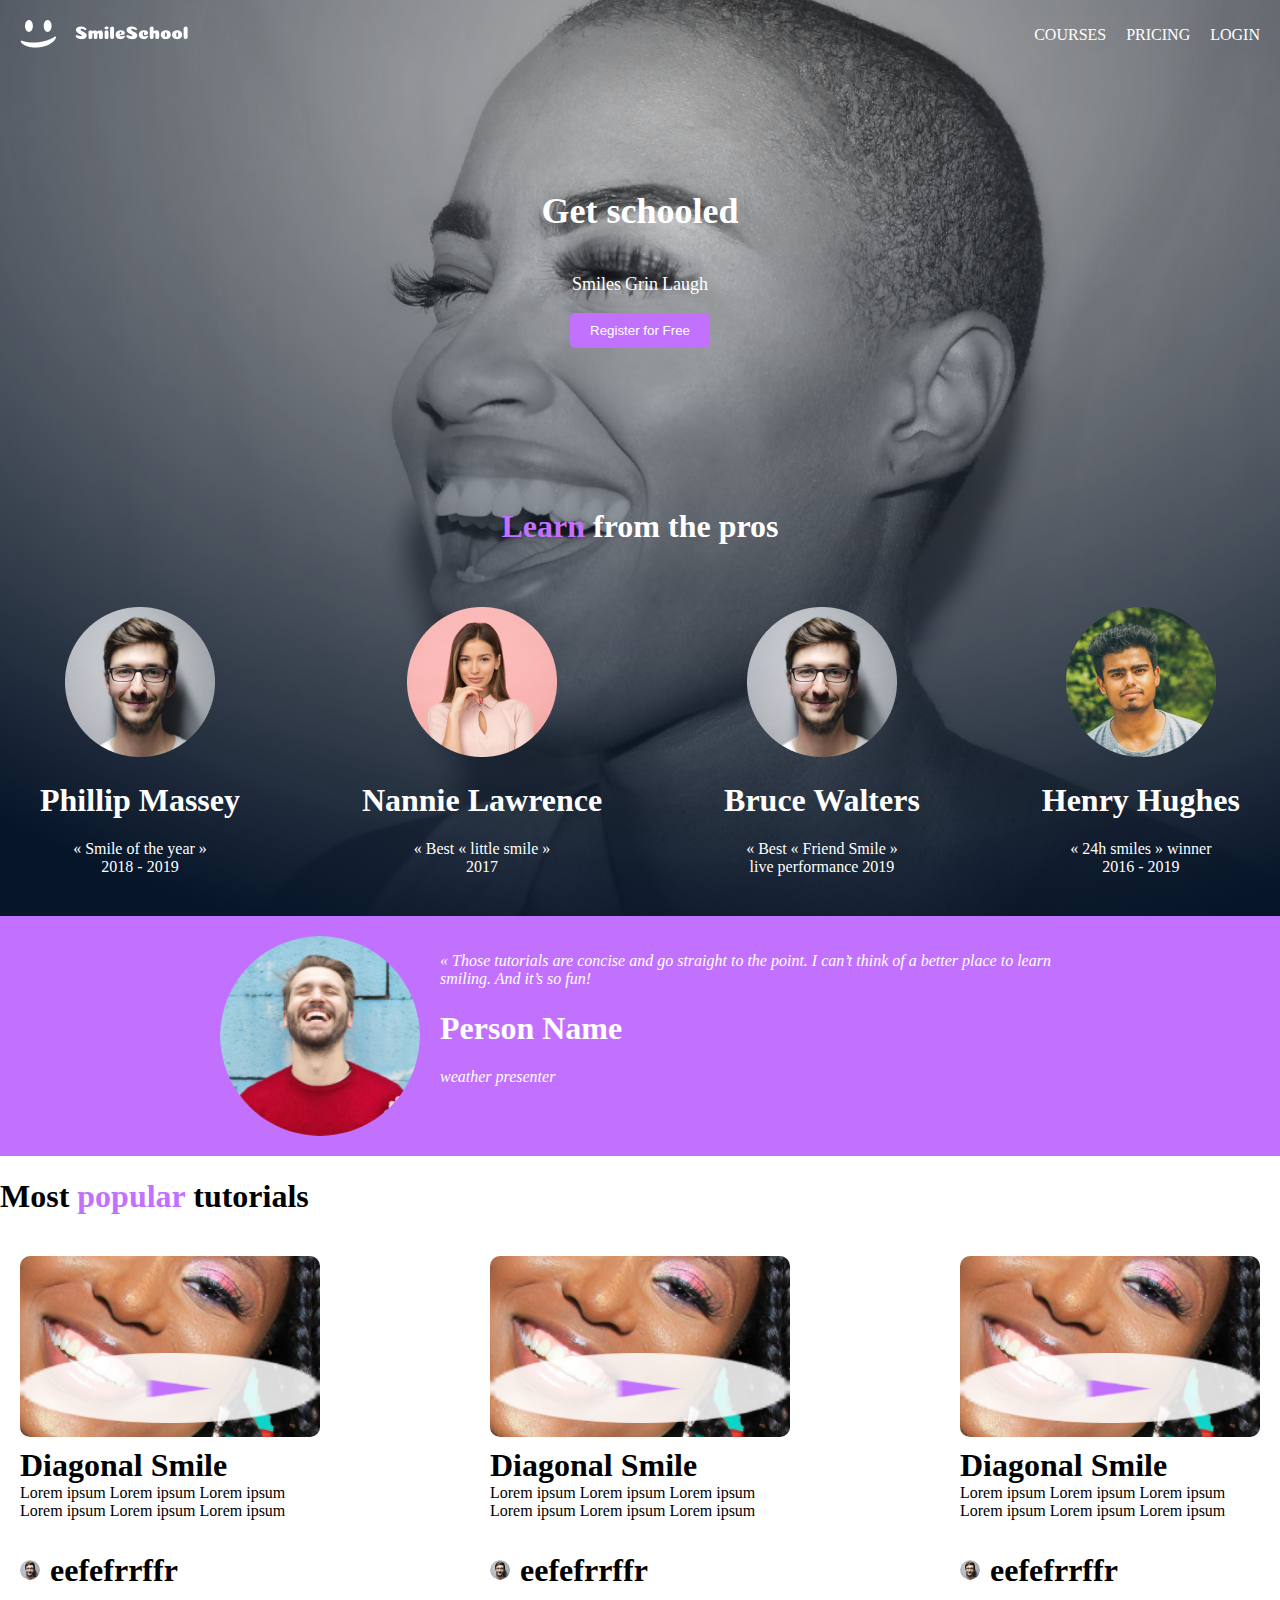
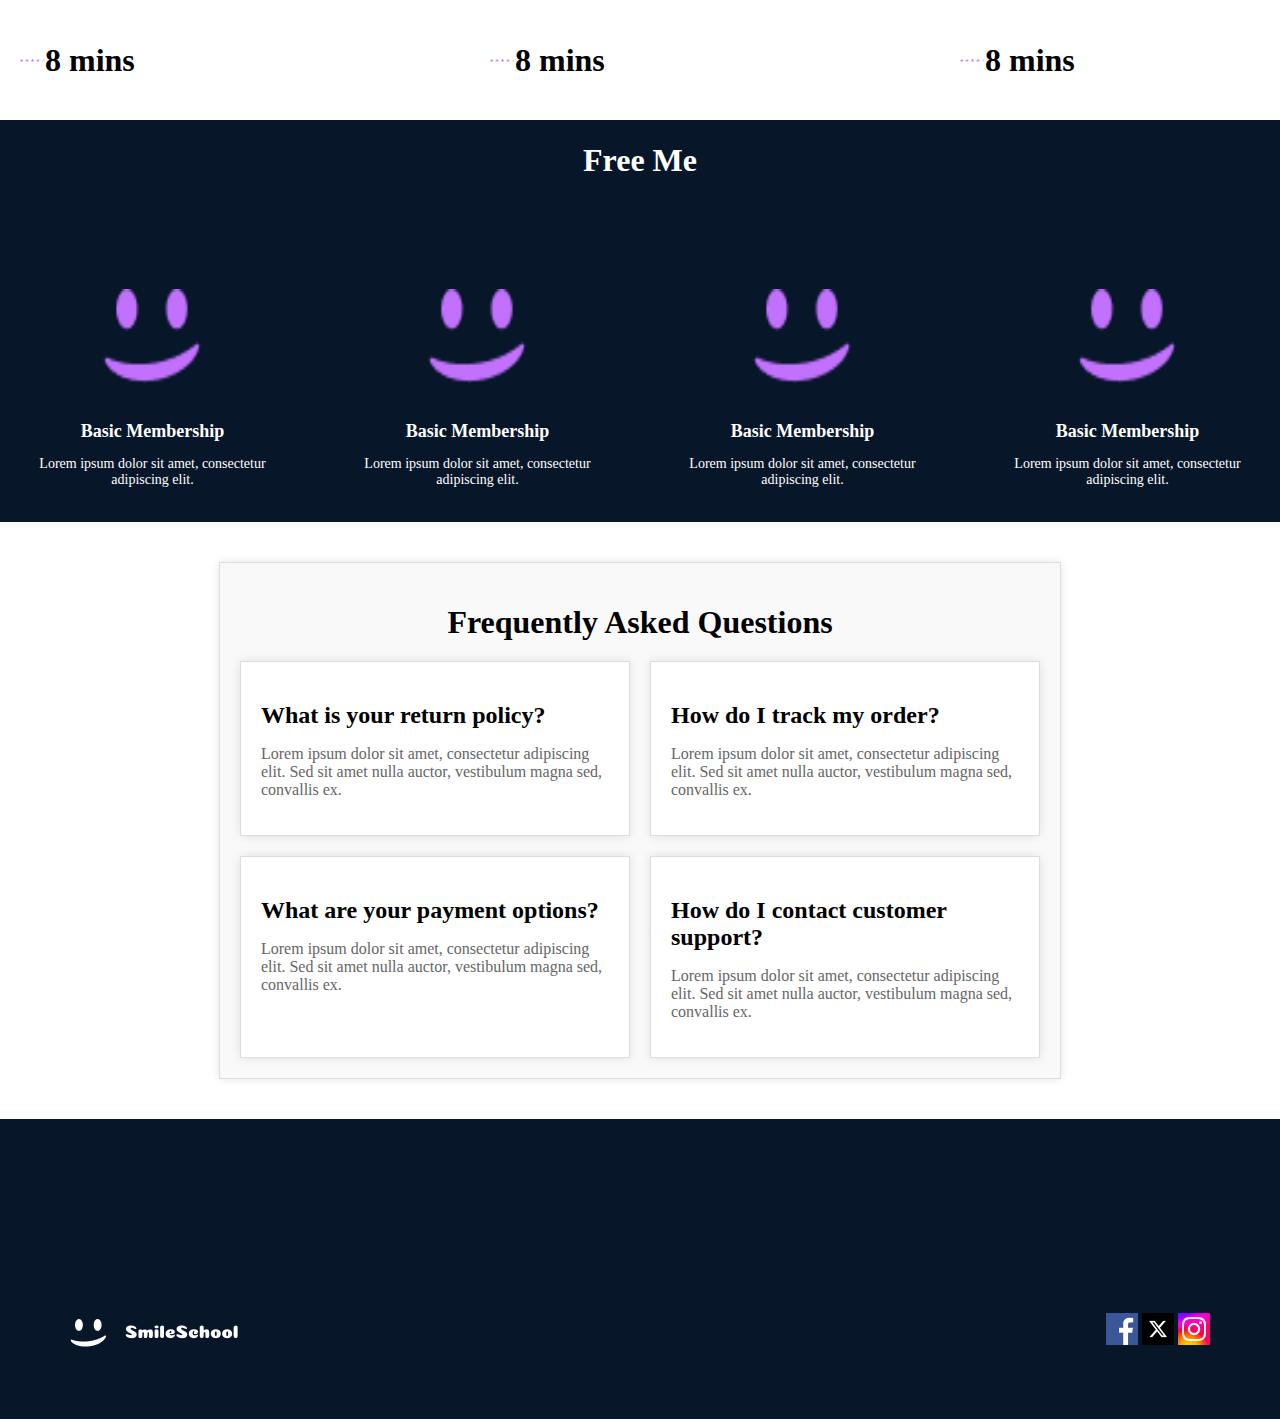
==== css_advanced/index.html @ 5f3a9a75 "Completed Site" ====
<!DOCTYPE html>
<html lang="en">
<head>
    <meta charset="UTF-8">
    <meta name="viewport" content="width=device-width, initial-scale=1.0">
    <title>Website</title>
    <link rel="stylesheet" href="style.css">
</head>
<body>
    <div class="image-cover">
    <div class="navall">
        <img src="./assests/logo.png" alt="Logo" />
        <nav>
            <ul>
                <li><a>Courses</a></li>
                <li><a>Pricing</a></li>
                <li><a>Login</a></li>
            </ul>
        </nav>
    </div>

    <div class="centerText">
        <h1>Get schooled</h1>
        <p>Smiles</p>
        <p>Grin</p>
        <p>Laugh</p>
        <button>Register for Free</button>
    </div>

    <div class="title">
        <h1><span class="colored-text">Learn</span> from the pros</h1>


        <div class='allPics'>
            <div class="Pic 1">
                <img src="./assests/1.png" alt="Pic1" />
                <h1>Phillip Massey</h1>
                <p>« Smile of the year » 2018 - 2019</p>
            </div>

            <div class="Pic 2">
                <img src="./assests/3.png" alt="Pic1" />
                <h1>Nannie Lawrence</h1>
                <p>« Best « little smile » 2017</p>
            </div>

            <div class="Pic 3">
                <img src="./assests/1.png" alt="Pic1"/>
                <h1>Bruce Walters</h1>
                <p>« Best « Friend Smile » live performance 2019</p>
            </div>

            <div class="Pic 4">
                <img src="./assests/4.png" alt="Pic1" />
                <h1>Henry Hughes</h1>
                <p>« 24h smiles » winner 2016 - 2019</p>
            </div>
        </div>
    </div>
    </div>

    <div class="quote">
        <img src="./assests/5.png" alt="person" />

        <div>
            <p>
                « Those tutorials are concise and go straight to the point. I can’t think of a better place to learn smiling. And it’s so fun!
            </p>

            <h1>Person Name</h1>
            <p>weather presenter</p>
        </div>
    </div>

    <h1 class="popular1">Most <span class="color-pop">popular </span> tutorials</h1>
    <!-- Third Section -->
    <div class="popular">
        
        <!-- 1st Section -->
        <div class="video-start">
            <div class="video-container">
                <img src="./assests/9.png" alt="Pic1" />
                <img src="./assests/play.png" alt="play" class="play-button" />
                <h1>Diagonal Smile</h1>
                <p>Lorem ipsum Lorem ipsum Lorem ipsum Lorem ipsum Lorem ipsum Lorem ipsum</p>
            </div>
            
            <div class="name">
                <img src="./assests/1.png" alt="Rating" />
                <h1>eefefrrffr</h1>
            </div>

            <div class="video-details">
                <img src="./assests/rating.png" alt="Rating" />
                <h1>8 mins</h1>
            </div>
        </div>

        <!-- 2nd Section -->
        <div class="video-start">
            <div class="video-container">
                <img src="./assests/9.png" alt="Pic1" />
                <img src="./assests/play.png" alt="play" class="play-button" />
                <h1>Diagonal Smile</h1>
                <p>Lorem ipsum Lorem ipsum Lorem ipsum Lorem ipsum Lorem ipsum Lorem ipsum</p>
            </div>
            
            <div class="name">
                <img src="./assests/1.png" alt="Rating" />
                <h1>eefefrrffr</h1>
            </div>

            <div class="video-details">
                <img src="./assests/rating.png" alt="Rating" />
                <h1>8 mins</h1>
            </div>
        </div>

        <!-- 3rd Section -->
        <div class="video-start">
            <div class="video-container">
                <img src="./assests/9.png" alt="Pic1" />
                <img src="./assests/play.png" alt="play" class="play-button" />
                <h1>Diagonal Smile</h1>
                <p>Lorem ipsum Lorem ipsum Lorem ipsum Lorem ipsum Lorem ipsum Lorem ipsum</p>
            </div>
            
            <div class="name">
                <img src="./assests/1.png" alt="Rating" />
                <h1>eefefrrffr</h1>
            </div>

            <div class="video-details">
                <img src="./assests/rating.png" alt="Rating" />
                <h1>8 mins</h1>
            </div>
        </div>

    

    </div>

    <!-- End of 3rd Section -->

    

    <div class="membership">
        <h1> Free Me</h1>

        <div class="membership-item">
            <img src="./assests/smile.png" alt="Membership 1">
            <h3>Basic Membership</h3>
            <p>Lorem ipsum dolor sit amet, consectetur adipiscing elit.</p>
        </div>

        <div class="membership-item">
            <img src="./assests/smile.png" alt="Membership 1">
            <h3>Basic Membership</h3>
            <p>Lorem ipsum dolor sit amet, consectetur adipiscing elit.</p>
        </div>

        <div class="membership-item">
            <img src="./assests/smile.png" alt="Membership 1">
            <h3>Basic Membership</h3>
            <p>Lorem ipsum dolor sit amet, consectetur adipiscing elit.</p>
        </div>

        <div class="membership-item">
            <img src="./assests/smile.png" alt="Membership 1">
            <h3>Basic Membership</h3>
            <p>Lorem ipsum dolor sit amet, consectetur adipiscing elit.</p>
        </div>
    
    </div>

    <!-- FAQ -->

    <div class="faq-container">
        <h1 class="faq-heading">Frequently Asked Questions</h1>

        <div class="faq-grid">
          <div class="faq-item">
            <h2 class="faq-question">What is your return policy?</h2>
            <p class="faq-answer">Lorem ipsum dolor sit amet, consectetur adipiscing elit. Sed sit amet nulla auctor, vestibulum magna sed, convallis ex.</p>
          </div>

          <div class="faq-item">
            <h2 class="faq-question">How do I track my order?</h2>
            <p class="faq-answer">Lorem ipsum dolor sit amet, consectetur adipiscing elit. Sed sit amet nulla auctor, vestibulum magna sed, convallis ex.</p>
          </div>

          <div class="faq-item">
            <h2 class="faq-question">What are your payment options?</h2>
            <p class="faq-answer">Lorem ipsum dolor sit amet, consectetur adipiscing elit. Sed sit amet nulla auctor, vestibulum magna sed, convallis ex.</p>
          </div>

          <div class="faq-item">
            <h2 class="faq-question">How do I contact customer support?</h2>
            <p class="faq-answer">Lorem ipsum dolor sit amet, consectetur adipiscing elit. Sed sit amet nulla auctor, vestibulum magna sed, convallis ex.</p>
          </div>

        </div>
      </div>

      <div class="footer">
        <img src="./assests/logo.png" alt="Logo" />

        <div class="social">
            <img src="./assests/facebook.png" alt="Facebook" />
            <img src="./assests/x.png" alt="Twitter" />
            <img src="./assests/insta.jpg" alt="Instagram" />
        </div>
      </div>


</body>
</html>
---- css_advanced/style.css ----
body {
    margin: 0;
    background-repeat: no-repeat;
    min-height: 100vh;
}

.image-cover {
    background-image: url('assests/Object.png');
}

.navall {
    display: flex;
    justify-content: space-between;
    align-items: center;
    padding: 20px;
}

.navall h1 {
    text-transform: uppercase;
    color: #fff;
}

.navall nav ul {
    list-style-type: none;
    margin: 0;
    padding: 0;
    display: flex;
  }
  
  .navall nav li {
    margin-left: 20px;
  }
  
  .navall nav a {
    text-decoration: none;
    color: #fff;
    text-transform: uppercase;
  }

  .centerText{
    margin-top: 120px;
    text-align: center;
  }

  .centerText h1 {
    font-size: 36px;
    color: #fff;
  }

  .centerText p {
    font-size: 18px;
    display: inline-block;
    justify-space-between: 10px;
    color: #fff;
  }

  .centerText button {
    display: block;
    padding: 10px 20px;
    background-color: #c271ff;
    color: #fff;
    border: none;
    border-radius: 5px;
    cursor: pointer;
    margin-top: 20px;
    padding: 10px 20px;
    margin: 0 auto;
  }

  .title {
    text-align: center;
    margin-top: 10rem;
  }

  .colored-text {
    color: #c271ff;
  }
  
  .title h1 {
    color: #fff; 
    margin-botton: 10rem;
  }
  
  .allPics {
    display: flex;
    justify-content: space-between;
    padding: 40px;
  }

  .allPics p {
    color: #fff;
    width: 10rem;
    margin: 0 auto;
  }
  
  .Pic1, .Pic2, .Pic3, .Pic4 {
    display: flex;
    flex-direction: column;
    align-items: center;
    margin: 20px;
  }
  
  .Pic1 img, .Pic2 img, .Pic3 img, .Pic4 img {
    border-radius: 50%;
    width: 200px;
    margin-bottom: 10px;
  }
  
  .Pic1 h2, .Pic2 h2, .Pic3 h2, .Pic4 h2 {
    font-weight: bold;
  }
  
  .Pic1 p, .Pic2 p, .Pic3 p, .Pic4 p {
    font-style: italic;
  }

  .quote {
    display: flex;
    background-color: #c271ff;
    padding: 20px; 
    justify-content: center;
  }
  
  .quote img {
    width: 200px; 
    border-radius: 50%;
    margin-right: 20px;
  }
  
  .quote div {
    color: #fff;
    width: 50%;
  }
  
  .quote h1 {
    font-weight: bold;
  }
  
  .quote p {
    font-style: italic;
    font-weight: lighter;
  }

  /* 3rd Section */

  .popular {
    text-align: center;
    display: flex;
    flex-wrap: wrap;
    justify-content: space-between;
  }

.popular1 h1 {
    font-size: 24px;
}

.color-pop{
  color:#c271ff;
}

.popular p {
    font-size: 16px;
    margin-bottom: 20px;
}

.video-start {
    display: flex;
    flex-direction: column;
    width: 300px;
    margin: 20px;
    text-align: justify;
}





.video-container h1, .video-container p {
    margin-top: 10px;
    width: 100%;
    text-align: justify;
}

.video-container {
    text-align: justify;
    position: relative;
    width: 100%;
  }
  
  .video-container {
    display: flex;
    flex-direction: column;
    align-items: center;
    text-align: center; /* Center the overall container */
}

.video-container img {
    width: 300px; /* Adjust the width as needed */
    border-radius: 10px;
    margin-bottom: 10px;
}

.video-container h1, .video-container p {
    text-align: left;
    width: 100%; /* Ensure the text takes full width */
    margin: 0 auto; /* Center the text within the container */
}

.play-button {
    position: absolute;
    top: 50%;
    left: 50%;
    transform: translate(-50%, -50%);
    width: 10px; /* Adjust the width as needed */
    height: 70px;
}

.video-container h1, .video-container p {
    text-align: left;
}

.name, .video-details {
    display: flex;
    align-items: center;
    margin-top: 10px;
}


.name img {
    width: 20px;
    border-radius: 50%;
    margin-right: 10px;
}

.name h1, .video-details h1 {
    flex-grow: 1; /* Make the text take up the remaining space */
}

.video-details img {
    width: 25px;
}

/* End of 3rd  */

.membership {
    display: grid;
    grid-template-columns: repeat(4, 1fr); /* Divide into 4 equal parts */
    gap: 20px;
    background-color: #071629;
}

.membership h1 {
  grid-column: 1 / -1; /* Take up all columns */
  text-align: center;
  color: #fff;
  margin-bottom: 20px; /* Add some space before the grid */
}
.membership-item {
    padding: 20px;
    text-align: center;
    color: #fff;
    margin-top: 50px;
}

.membership-item img {
    width: 100px;
    height: 100px;
    margin-bottom: 10px;
}

.membership-item h3 {
    font-size: 18px;
    margin-bottom: 5px;
    color: #fff;
}

.membership-item p {
    font-size: 14px;
    color: #fff;
}

.faq-container {
  max-width: 800px;
  margin: 40px auto;
  padding: 20px;
  background-color: #f9f9f9;
  border: 1px solid #ddd;
  box-shadow: 0 0 10px rgba(0, 0, 0, 0.1);
}

.faq-heading {
  text-align: center;
  margin-bottom: 20px;
}

.faq-grid {
  display: grid;
  grid-template-columns: repeat(2, 1fr);
  gap: 20px;
}

.faq-item {
  background-color: #fff;
  padding: 20px;
  border: 1px solid #ddd;
  box-shadow: 0 0 10px rgba(0, 0, 0, 0.1);
}

.faq-question {
  font-weight: bold;
  margin-bottom: 10px;
}

.faq-answer {
  color: #666;
}

.footer {
  background-color: #071629;
  height: 10rem;
  padding: 70px;
  display: flex;
  justify-content: space-between;
  align-items: flex-end;
}

.social{
  gap: 1rem;
  justify-content: right;
}

.social img{
  width: 2rem;
  height: 2rem;
}
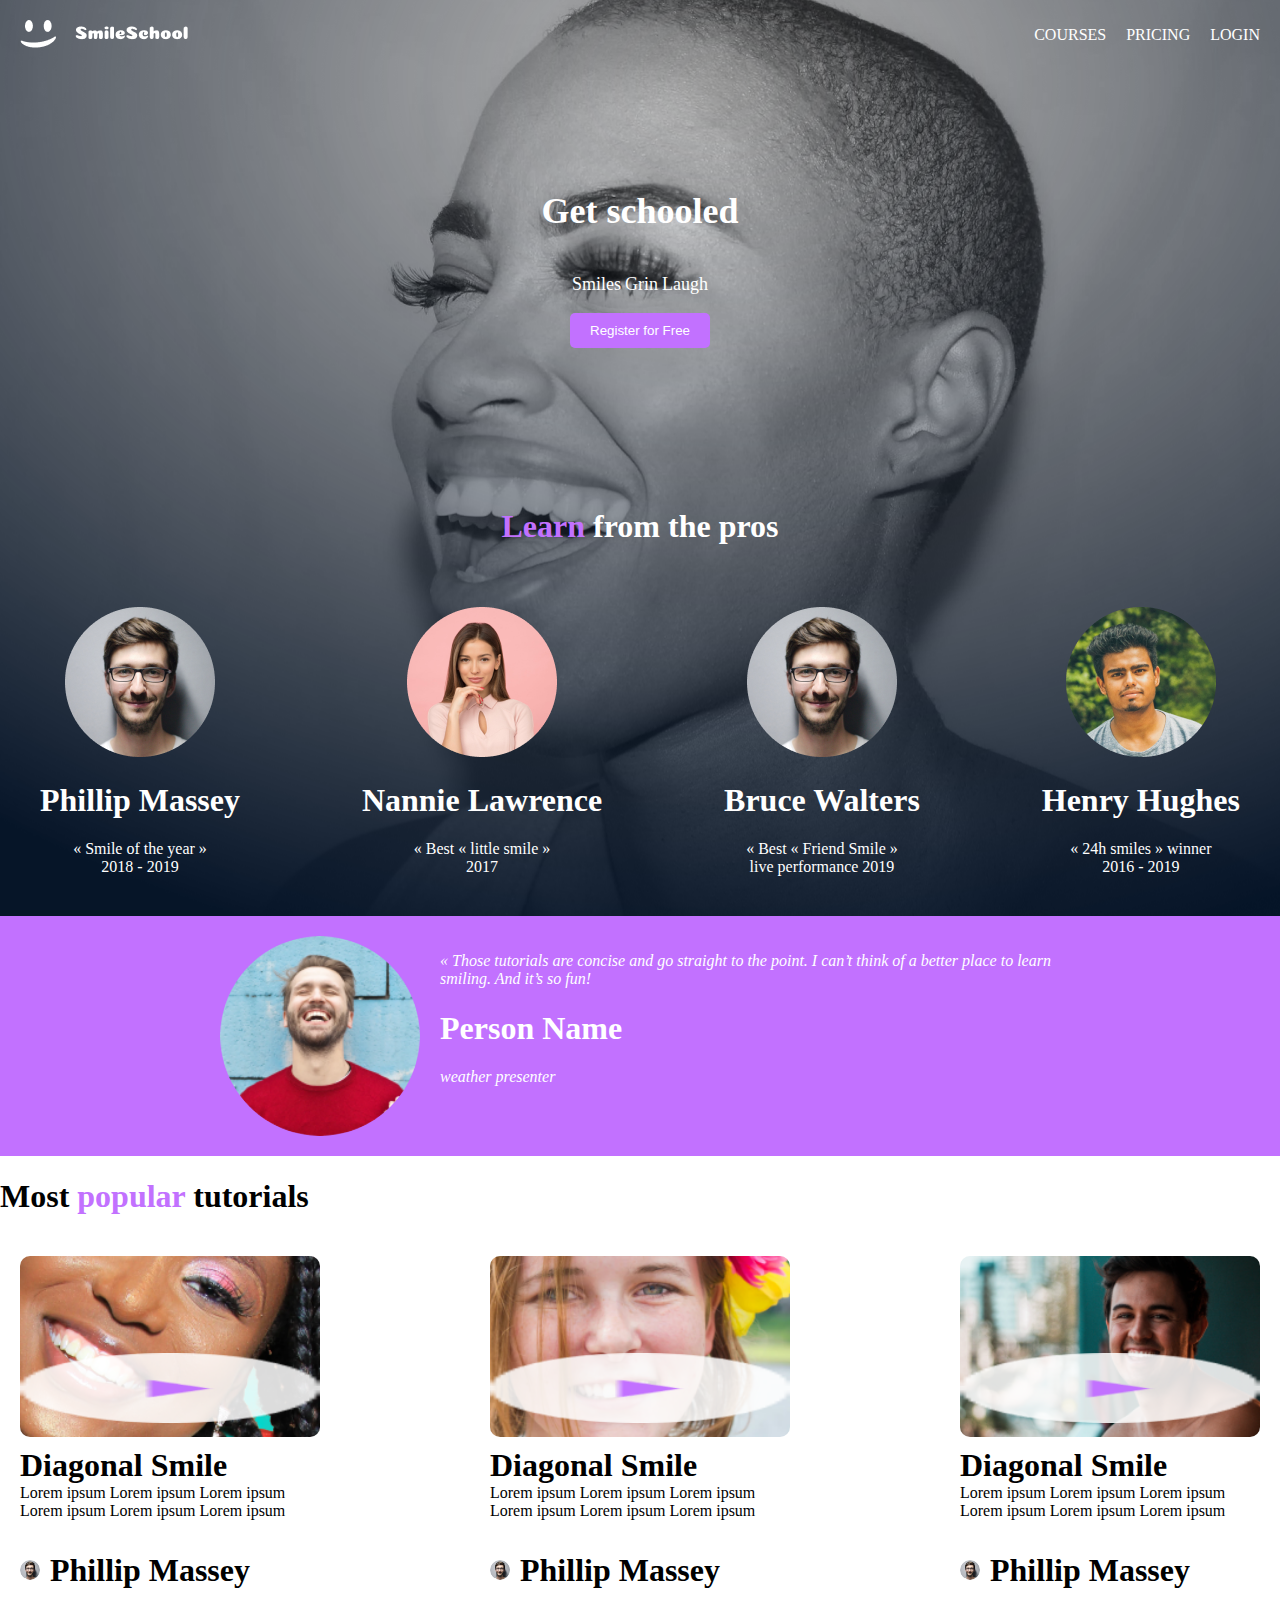
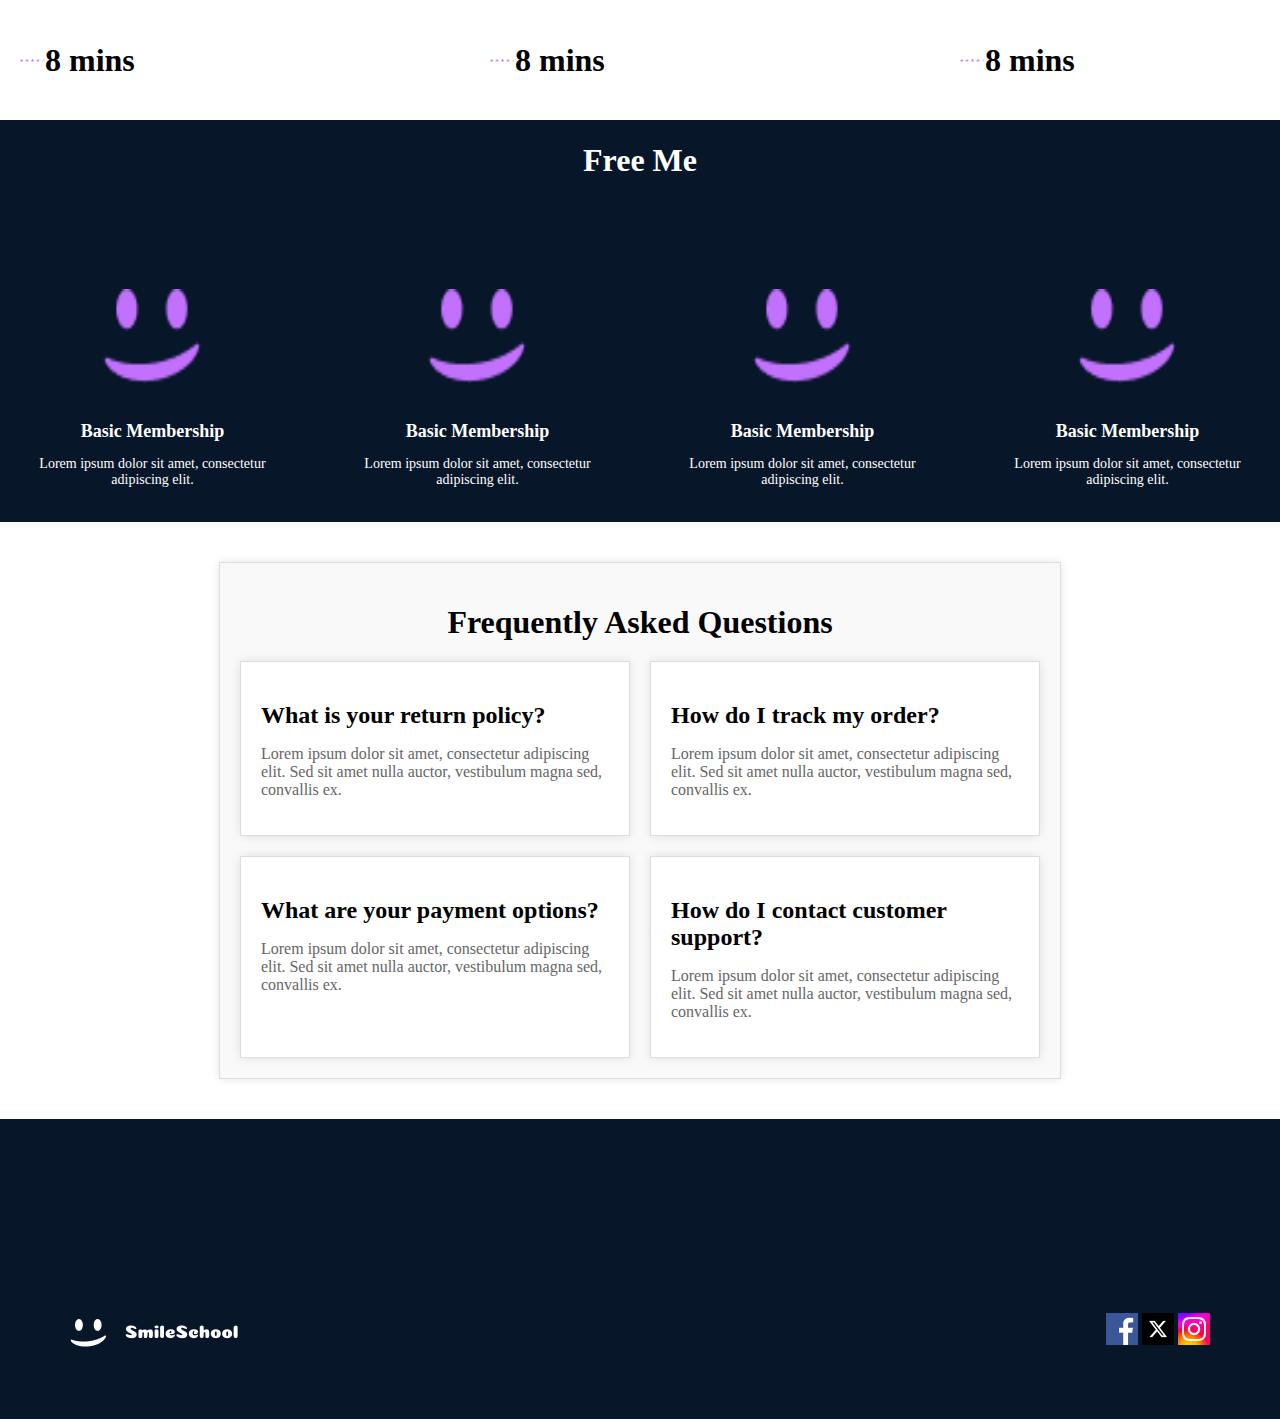
==== commit 95f436a3: "Finished aspect" ====
--- a/css_advanced/index.html
+++ b/css_advanced/index.html
@@ -87,7 +87,7 @@
             
             <div class="name">
                 <img src="./assests/1.png" alt="Rating" />
-                <h1>eefefrrffr</h1>
+                <h1>Phillip Massey</h1>
             </div>
 
             <div class="video-details">
@@ -99,7 +99,7 @@
         <!-- 2nd Section -->
         <div class="video-start">
             <div class="video-container">
-                <img src="./assests/9.png" alt="Pic1" />
+                <img src="./assests/7.png" alt="Pic1" />
                 <img src="./assests/play.png" alt="play" class="play-button" />
                 <h1>Diagonal Smile</h1>
                 <p>Lorem ipsum Lorem ipsum Lorem ipsum Lorem ipsum Lorem ipsum Lorem ipsum</p>
@@ -107,7 +107,7 @@
             
             <div class="name">
                 <img src="./assests/1.png" alt="Rating" />
-                <h1>eefefrrffr</h1>
+                <h1>Phillip Massey</h1>
             </div>
 
             <div class="video-details">
@@ -119,7 +119,7 @@
         <!-- 3rd Section -->
         <div class="video-start">
             <div class="video-container">
-                <img src="./assests/9.png" alt="Pic1" />
+                <img src="./assests/8.png" alt="Pic1" />
                 <img src="./assests/play.png" alt="play" class="play-button" />
                 <h1>Diagonal Smile</h1>
                 <p>Lorem ipsum Lorem ipsum Lorem ipsum Lorem ipsum Lorem ipsum Lorem ipsum</p>
@@ -127,7 +127,7 @@
             
             <div class="name">
                 <img src="./assests/1.png" alt="Rating" />
-                <h1>eefefrrffr</h1>
+                <h1>Phillip Massey</h1>
             </div>
 
             <div class="video-details">
--- a/css_advanced/style.css
+++ b/css_advanced/style.css
@@ -191,19 +191,19 @@
     display: flex;
     flex-direction: column;
     align-items: center;
-    text-align: center; /* Center the overall container */
+    text-align: center;
 }
 
 .video-container img {
-    width: 300px; /* Adjust the width as needed */
+    width: 300px;
     border-radius: 10px;
     margin-bottom: 10px;
 }
 
 .video-container h1, .video-container p {
     text-align: left;
-    width: 100%; /* Ensure the text takes full width */
-    margin: 0 auto; /* Center the text within the container */
+    width: 100%; 
+    margin: 0 auto; 
 }
 
 .play-button {
@@ -211,7 +211,7 @@
     top: 50%;
     left: 50%;
     transform: translate(-50%, -50%);
-    width: 10px; /* Adjust the width as needed */
+    width: 10px; 
     height: 70px;
 }
 
@@ -233,7 +233,7 @@
 }
 
 .name h1, .video-details h1 {
-    flex-grow: 1; /* Make the text take up the remaining space */
+    flex-grow: 1; 
 }
 
 .video-details img {
@@ -244,16 +244,16 @@
 
 .membership {
     display: grid;
-    grid-template-columns: repeat(4, 1fr); /* Divide into 4 equal parts */
+    grid-template-columns: repeat(4, 1fr); 
     gap: 20px;
     background-color: #071629;
 }
 
 .membership h1 {
-  grid-column: 1 / -1; /* Take up all columns */
+  grid-column: 1 / -1;
   text-align: center;
   color: #fff;
-  margin-bottom: 20px; /* Add some space before the grid */
+  margin-bottom: 20px;
 }
 .membership-item {
     padding: 20px;
